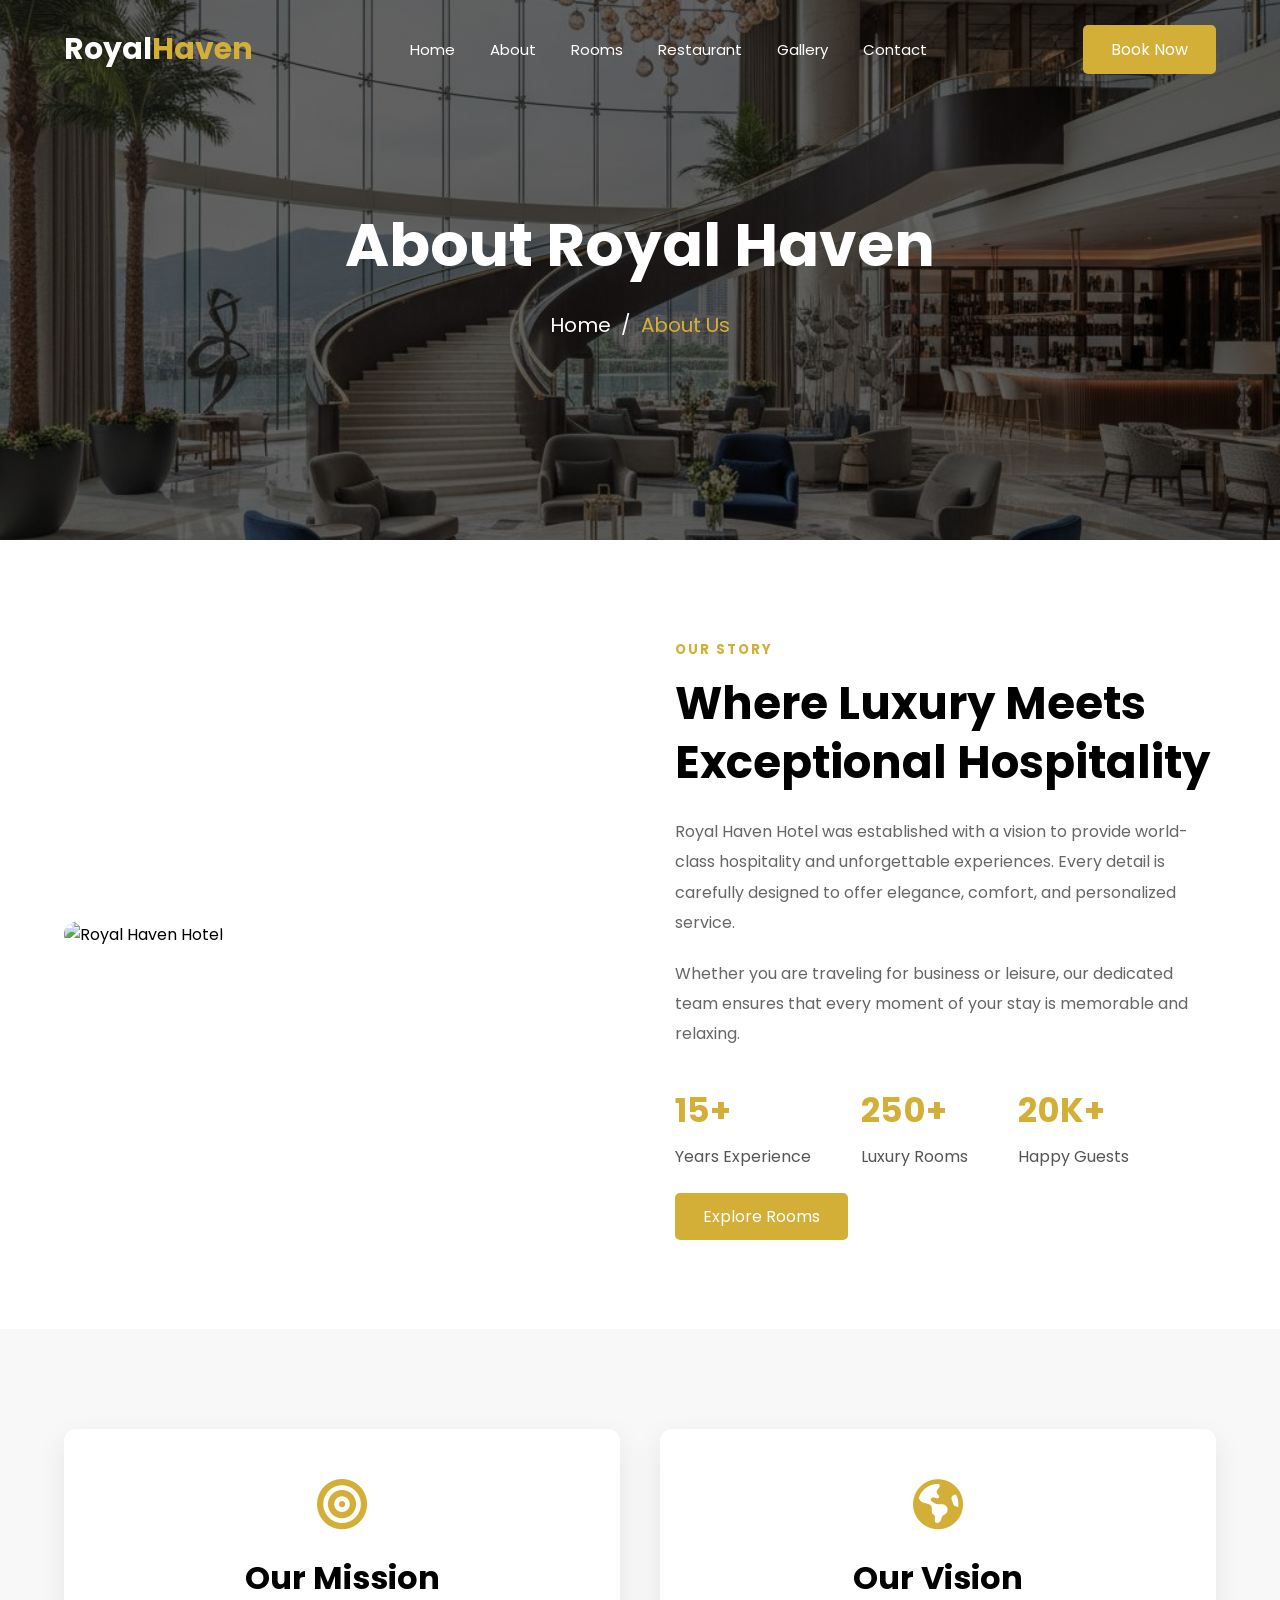
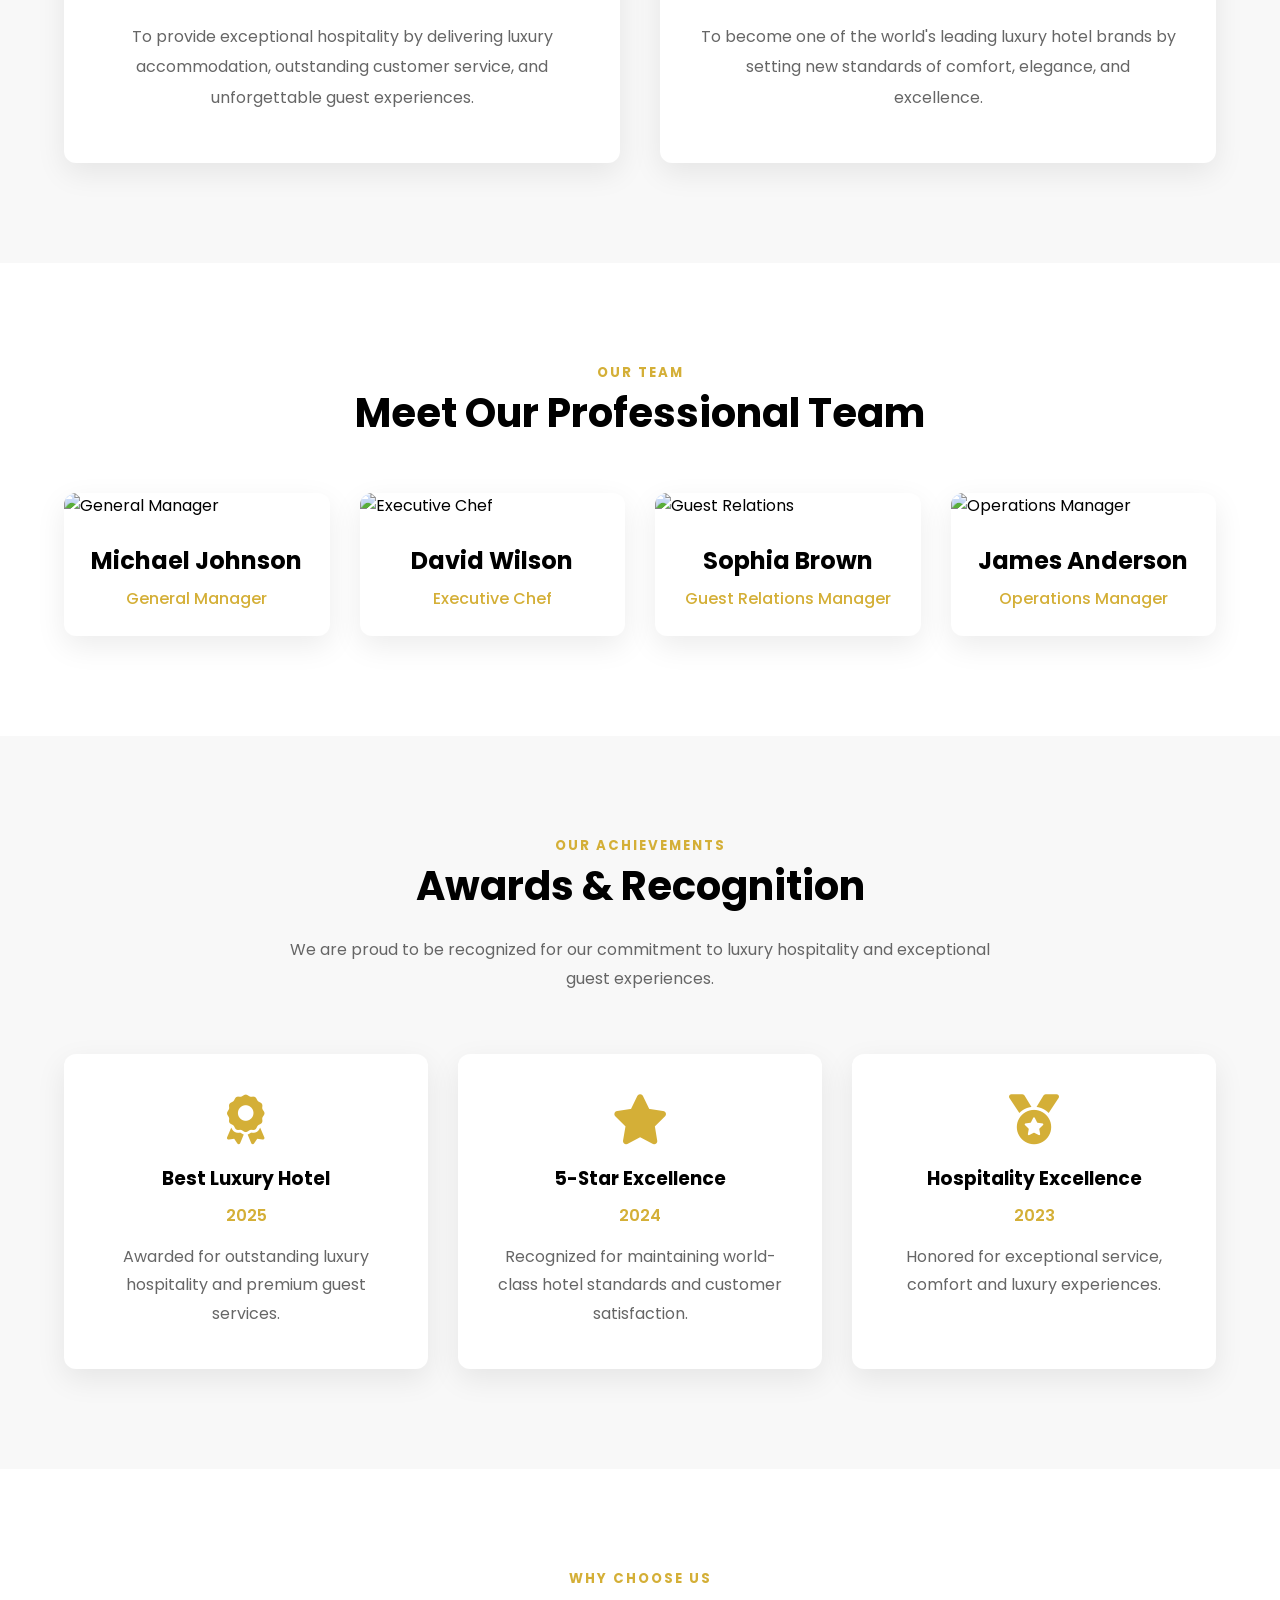
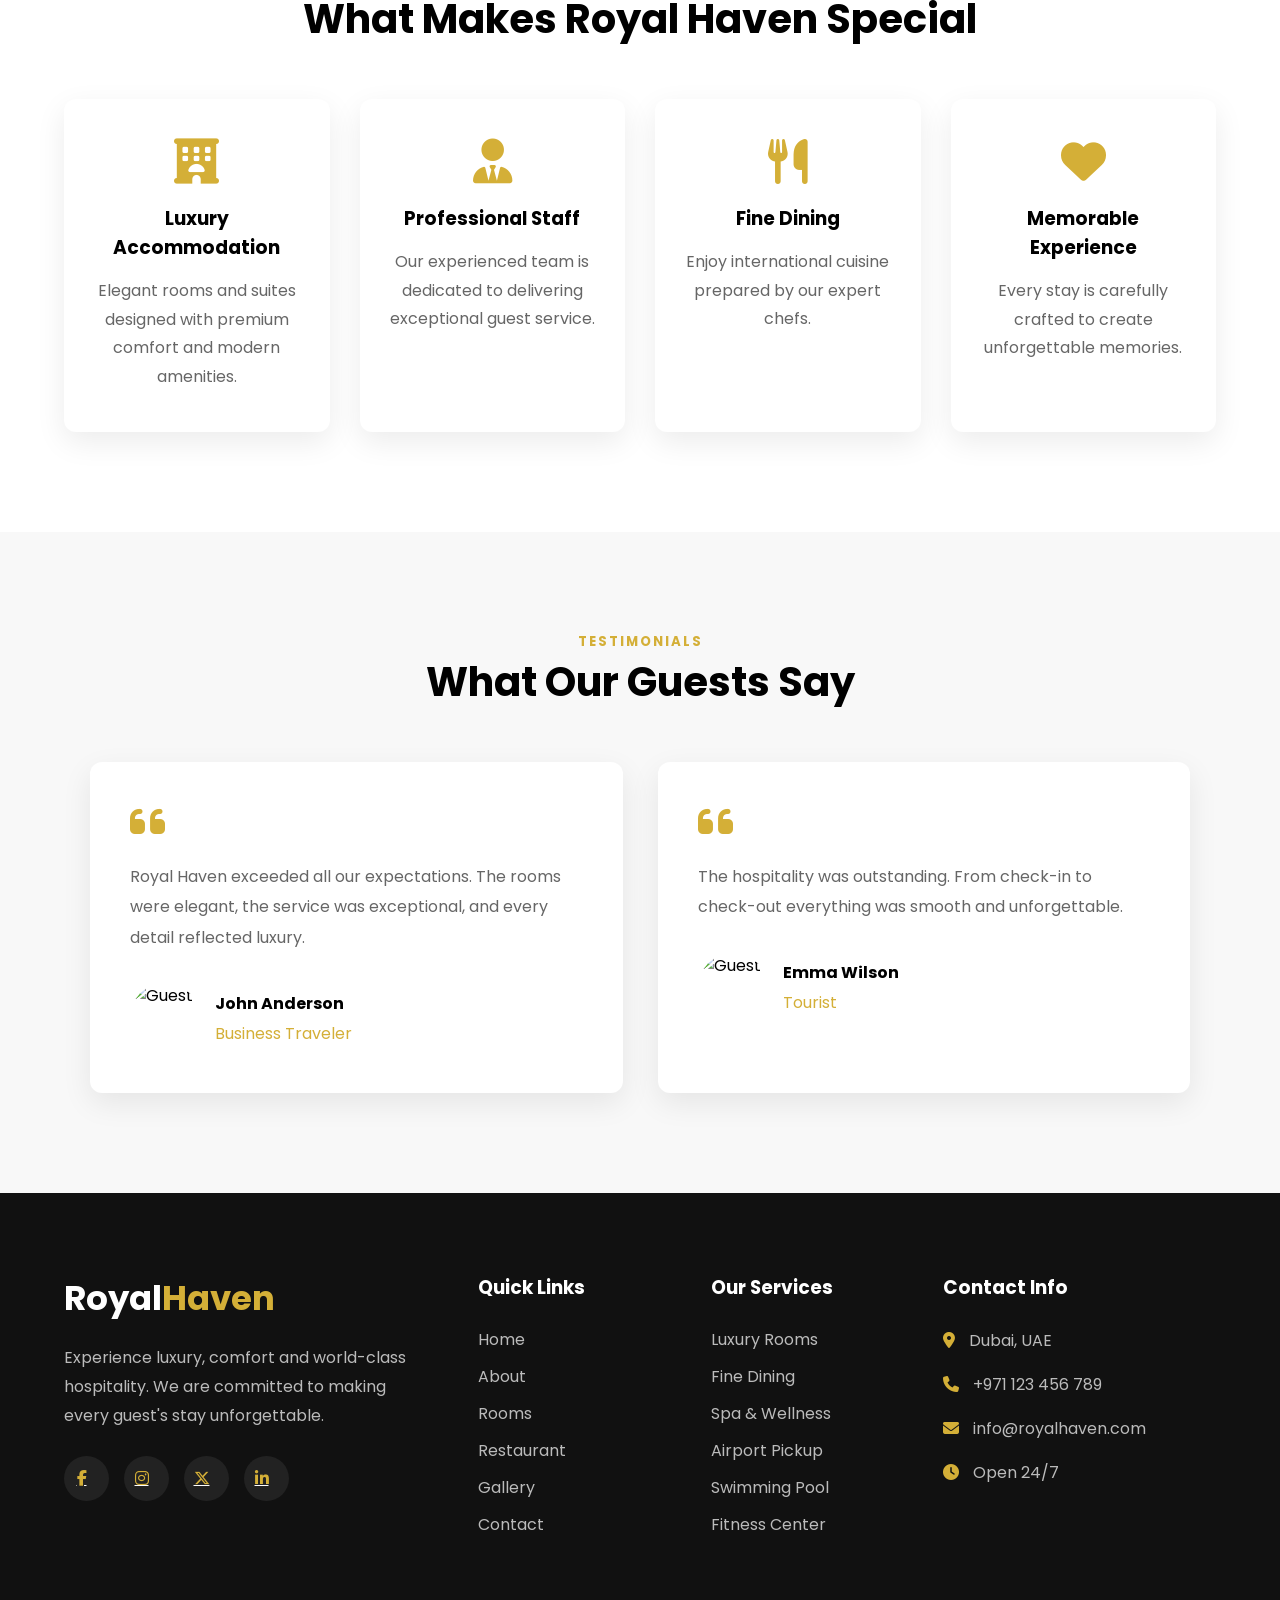
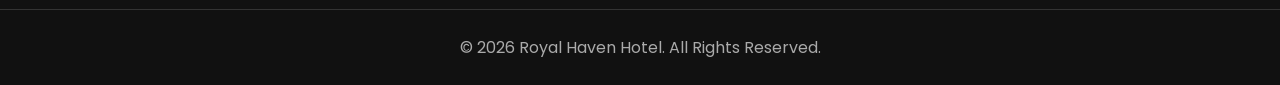
==== about.html @ 72471aa4 "files and images added" ====
<!DOCTYPE html>
<html lang="en">
<head>
    <meta charset="UTF-8">
    <meta name="viewport" content="width=device-width, initial-scale=1.0">

    <title>Royal Haven | Luxury Hotel</title>

    <!-- Google Font -->
    <link href="https://fonts.googleapis.com/css2?family=Poppins:wght@300;400;500;600;700&display=swap" rel="stylesheet">

    <!-- Font Awesome -->
    <link rel="stylesheet" href="https://cdnjs.cloudflare.com/ajax/libs/font-awesome/6.5.0/css/all.min.css">
     
    <link rel="stylesheet" href="css/about.css">
    <link rel="stylesheet" href="css/style.css">
</head>

<body>

<header>
    <nav class="navbar">

        <div class="logo">
            Royal<span>Haven</span>
        </div>

        <ul class="nav-links">
            <li><a href="index.html">Home</a></li>
            <li><a href="about.html">About</a></li>
            <li><a href="rooms.html">Rooms</a></li>
            <li><a href="restaurent.html">Restaurant</a></li>
            <li><a href="gallery.html">Gallery</a></li>
            <li><a href="contact.html">Contact</a></li>
        </ul>

        <a href="#" class="btn">Book Now</a>

    </nav>
</header>

<section class="about-hero">

    <div class="about-hero-content">

        <h1>About Royal Haven</h1>

        <div class="breadcrumb">

            <a href="index.html">Home</a>

            <span>/</span>

            <span class="active">About Us</span>

        </div>

    </div>

</section>
<!-- Our Story -->

<section class="our-story">

    <div class="story-container">

        <div class="story-image">

            <img src="images/story.jpg" alt="Royal Haven Hotel">

        </div>

        <div class="story-content">

            <h5>OUR STORY</h5>

            <h2>
                Where Luxury Meets Exceptional Hospitality
            </h2>

            <p>
                Royal Haven Hotel was established with a vision
                to provide world-class hospitality and unforgettable
                experiences. Every detail is carefully designed to
                offer elegance, comfort, and personalized service.
            </p>

            <p>
                Whether you are traveling for business or leisure,
                our dedicated team ensures that every moment of your
                stay is memorable and relaxing.
            </p>

            <div class="story-features">

                <div>
                    <h3>15+</h3>
                    <span>Years Experience</span>
                </div>

                <div>
                    <h3>250+</h3>
                    <span>Luxury Rooms</span>
                </div>

                <div>
                    <h3>20K+</h3>
                    <span>Happy Guests</span>
                </div>

            </div>

            <a href="rooms.html" class="btn">
                Explore Rooms
            </a>

        </div>

    </div>

</section>
<!-- Mission & Vision -->

<section class="mission-vision">

    <div class="mv-container">

        <div class="mv-card">

            <i class="fa-solid fa-bullseye"></i>

            <h2>Our Mission</h2>

            <p>
                To provide exceptional hospitality by
                delivering luxury accommodation,
                outstanding customer service,
                and unforgettable guest experiences.
            </p>

        </div>

        <div class="mv-card">

            <i class="fa-solid fa-earth-americas"></i>

            <h2>Our Vision</h2>

            <p>
                To become one of the world's leading
                luxury hotel brands by setting new
                standards of comfort, elegance,
                and excellence.
            </p>

        </div>

    </div>

</section>
<!-- Meet Our Team -->

<section class="team">

    <div class="section-title">

        <h5>OUR TEAM</h5>

        <h2>Meet Our Professional Team</h2>

    </div>

    <div class="team-container">

        <div class="team-card">

            <img src="images/team1.jpg" alt="General Manager">

            <div class="team-content">

                <h3>Michael Johnson</h3>

                <span>General Manager</span>

            </div>

        </div>

        <div class="team-card">

            <img src="images/team2.jpg" alt="Executive Chef">

            <div class="team-content">

                <h3>David Wilson</h3>

                <span>Executive Chef</span>

            </div>

        </div>

        <div class="team-card">

            <img src="images/team3.jpg" alt="Guest Relations">

            <div class="team-content">

                <h3>Sophia Brown</h3>

                <span>Guest Relations Manager</span>

            </div>

        </div>

        <div class="team-card">

            <img src="images/team4.jpg" alt="Operations Manager">

            <div class="team-content">

                <h3>James Anderson</h3>

                <span>Operations Manager</span>

            </div>

        </div>

    </div>

</section>
<!-- Awards Section -->

<section class="awards">

    <div class="section-title">

        <h5>OUR ACHIEVEMENTS</h5>

        <h2>Awards & Recognition</h2>

        <p>
            We are proud to be recognized for our commitment
            to luxury hospitality and exceptional guest experiences.
        </p>

    </div>

    <div class="awards-container">

        <div class="award-card">

            <i class="fa-solid fa-award"></i>

            <h3>Best Luxury Hotel</h3>

            <span>2025</span>

            <p>
                Awarded for outstanding luxury hospitality
                and premium guest services.
            </p>

        </div>

        <div class="award-card">

            <i class="fa-solid fa-star"></i>

            <h3>5-Star Excellence</h3>

            <span>2024</span>

            <p>
                Recognized for maintaining world-class
                hotel standards and customer satisfaction.
            </p>

        </div>

        <div class="award-card">

            <i class="fa-solid fa-medal"></i>

            <h3>Hospitality Excellence</h3>

            <span>2023</span>

            <p>
                Honored for exceptional service,
                comfort and luxury experiences.
            </p>

        </div>

    </div>

</section>
<!-- Why Choose Royal Haven -->

<section class="why-about">

    <div class="section-title">

        <h5>WHY CHOOSE US</h5>

        <h2>What Makes Royal Haven Special</h2>

    </div>

    <div class="why-about-container">

        <div class="why-about-card">

            <i class="fa-solid fa-hotel"></i>

            <h3>Luxury Accommodation</h3>

            <p>
                Elegant rooms and suites designed with
                premium comfort and modern amenities.
            </p>

        </div>

        <div class="why-about-card">

            <i class="fa-solid fa-user-tie"></i>

            <h3>Professional Staff</h3>

            <p>
                Our experienced team is dedicated to
                delivering exceptional guest service.
            </p>

        </div>

        <div class="why-about-card">

            <i class="fa-solid fa-utensils"></i>

            <h3>Fine Dining</h3>

            <p>
                Enjoy international cuisine prepared
                by our expert chefs.
            </p>

        </div>

        <div class="why-about-card">

            <i class="fa-solid fa-heart"></i>

            <h3>Memorable Experience</h3>

            <p>
                Every stay is carefully crafted to
                create unforgettable memories.
            </p>

        </div>

    </div>

</section>
<!-- Guest Testimonials -->

<section class="about-testimonials">

    <div class="section-title">

        <h5>TESTIMONIALS</h5>

        <h2>What Our Guests Say</h2>

    </div>

    <div class="about-testimonial-container">

        <div class="about-testimonial-card">

            <i class="fa-solid fa-quote-left"></i>

            <p>
                Royal Haven exceeded all our expectations.
                The rooms were elegant, the service was
                exceptional, and every detail reflected luxury.
            </p>

            <div class="guest-info">

                <img src="images/guest1.jpg" alt="Guest">

                <div>

                    <h4>John Anderson</h4>

                    <span>Business Traveler</span>

                </div>

            </div>

        </div>

        <div class="about-testimonial-card">

            <i class="fa-solid fa-quote-left"></i>

            <p>
                The hospitality was outstanding.
                From check-in to check-out everything
                was smooth and unforgettable.
            </p>

            <div class="guest-info">

                <img src="images/guest2.jpg" alt="Guest">

                <div>

                    <h4>Emma Wilson</h4>

                    <span>Tourist</span>

                </div>

            </div>

        </div>

    </div>

</section>

<footer class="footer">

    <div class="footer-container">

        <!-- About -->

        <div class="footer-box">

            <h2 class="footer-logo">
                Royal<span>Haven</span>
            </h2>

            <p>
                Experience luxury, comfort and world-class
                hospitality. We are committed to making every
                guest's stay unforgettable.
            </p>

            <div class="social-icons">

                <a href="#"><i class="fab fa-facebook-f"></i></a>

                <a href="#"><i class="fab fa-instagram"></i></a>

                <a href="#"><i class="fab fa-x-twitter"></i></a>

                <a href="#"><i class="fab fa-linkedin-in"></i></a>

            </div>

        </div>


        <!-- Quick Links -->

        <div class="footer-box">

            <h3>Quick Links</h3>

            <ul>

                <li><a href="#">Home</a></li>

                <li><a href="#">About</a></li>

                <li><a href="#">Rooms</a></li>

                <li><a href="#">Restaurant</a></li>

                <li><a href="#">Gallery</a></li>

                <li><a href="#">Contact</a></li>

            </ul>

        </div>


        <!-- Services -->

        <div class="footer-box">

            <h3>Our Services</h3>

            <ul>

                <li>Luxury Rooms</li>

                <li>Fine Dining</li>

                <li>Spa & Wellness</li>

                <li>Airport Pickup</li>

                <li>Swimming Pool</li>

                <li>Fitness Center</li>

            </ul>

        </div>


        <!-- Contact -->

        <div class="footer-box">

            <h3>Contact Info</h3>

            <p><i class="fa-solid fa-location-dot"></i> Dubai, UAE</p>

            <p><i class="fa-solid fa-phone"></i> +971 123 456 789</p>

            <p><i class="fa-solid fa-envelope"></i> info@royalhaven.com</p>

            <p><i class="fa-solid fa-clock"></i> Open 24/7</p>

        </div>

    </div>


    <div class="footer-bottom">

        <p>
            © 2026 Royal Haven Hotel. All Rights Reserved.
        </p>

    </div>

</footer>
</body>
</html>
---- css/about.css ----
/* About Hero */

.about-hero{

    height:60vh;

    background:
    linear-gradient(rgba(0,0,0,.6),
    rgba(0,0,0,.6)),
    url("../images/about.jpg");

    background-size:cover;
    background-position:center;

    display:flex;
    justify-content:center;
    align-items:center;

    text-align:center;

}

.about-hero-content h1{

    color:#fff;
    font-size:60px;

    margin-bottom:20px;

}

.breadcrumb{

    display:flex;
    justify-content:center;
    align-items:center;
    gap:10px;

}

.breadcrumb a{

    color:#fff;
    text-decoration:none;
    font-size:20px;
    transition:.3s;

}

.breadcrumb a:hover{

    color:#d4af37;

}

.breadcrumb span{

    color:#fff;
    font-size:20px;

}

.breadcrumb .active{

    color:#d4af37;

}
/* Our Story */

.our-story{

    padding:100px 0;

}

.story-container{

    width:90%;
    max-width:1300px;

    margin:auto;

    display:grid;
    grid-template-columns:1fr 1fr;

    gap:70px;
    align-items:center;

}

.story-image img{

    width:100%;
    height:550px;

    object-fit:cover;
    border-radius:12px;

}

.story-content h5{

    color:#d4af37;
    letter-spacing:2px;
    margin-bottom:15px;

}

.story-content h2{

    font-size:45px;
    margin-bottom:25px;
    line-height:1.3;

}

.story-content p{

    color:#666;
    line-height:1.9;
    margin-bottom:20px;

}

.story-features{

    display:flex;
    gap:50px;

    margin:35px 0;

}

.story-features h3{

    color:#d4af37;
    font-size:34px;
    margin-bottom:8px;

}

.story-features span{

    color:#555;

}
/* Mission & Vision */

.mission-vision{

    padding:100px 0;
    background:#f8f8f8;

}

.mv-container{

    width:90%;
    max-width:1200px;

    margin:auto;

    display:grid;
    grid-template-columns:repeat(2,1fr);

    gap:40px;

}

.mv-card{

    background:#fff;

    padding:50px 40px;

    border-radius:12px;

    text-align:center;

    box-shadow:0 10px 30px rgba(0,0,0,.08);

    transition:.3s;

}

.mv-card:hover{

    transform:translateY(-10px);

}

.mv-card i{

    font-size:50px;

    color:#d4af37;

    margin-bottom:25px;

}

.mv-card h2{

    margin-bottom:20px;

    font-size:32px;

}

.mv-card p{

    color:#666;

    line-height:1.9;

}
/* Team Section */

.team{

    padding:100px 0;

}

.team-container{

    width:90%;
    max-width:1300px;

    margin:auto;

    display:grid;
    grid-template-columns:repeat(4,1fr);

    gap:30px;

}

.team-card{

    background:#fff;

    border-radius:12px;

    overflow:hidden;

    box-shadow:0 10px 30px rgba(0,0,0,.08);

    transition:.3s;

}

.team-card:hover{

    transform:translateY(-10px);

}

.team-card img{

    width:100%;
    height:350px;

    object-fit:cover;

}

.team-content{

    padding:25px;
    text-align:center;

}

.team-content h3{

    margin-bottom:8px;
    font-size:24px;

}

.team-content span{

    color:#d4af37;
    font-weight:500;

}
/* Awards Section */

.awards{

    padding:100px 0;
    background:#f8f8f8;

}

.awards .section-title{

    width:90%;
    max-width:700px;
    margin:auto;
    text-align:center;
    margin-bottom:60px;

}

.awards .section-title p{

    margin-top:20px;
    color:#666;
    line-height:1.8;

}

.awards-container{

    width:90%;
    max-width:1200px;
    margin:auto;

    display:grid;
    grid-template-columns:repeat(3,1fr);

    gap:30px;

}

.award-card{

    background:#fff;
    padding:40px 30px;
    text-align:center;

    border-radius:12px;

    box-shadow:0 10px 30px rgba(0,0,0,.08);

    transition:.3s;

}

.award-card:hover{

    transform:translateY(-10px);

}

.award-card i{

    font-size:50px;
    color:#d4af37;
    margin-bottom:20px;

}

.award-card h3{

    margin-bottom:10px;

}

.award-card span{

    color:#d4af37;
    font-weight:600;

}

.award-card p{

    margin-top:15px;
    color:#666;
    line-height:1.8;

}
/* Why About */

.why-about{

    padding:100px 0;

}

.why-about-container{

    width:90%;
    max-width:1200px;

    margin:auto;

    display:grid;
    grid-template-columns:repeat(4,1fr);

    gap:30px;

}

.why-about-card{

    background:#fff;

    padding:40px 30px;

    text-align:center;

    border-radius:12px;

    box-shadow:0 10px 30px rgba(0,0,0,.08);

    transition:.3s;

}

.why-about-card:hover{

    transform:translateY(-10px);

}

.why-about-card i{

    font-size:45px;

    color:#d4af37;

    margin-bottom:20px;

}

.why-about-card h3{

    margin-bottom:15px;

}

.why-about-card p{

    color:#666;

    line-height:1.8;

}
/* About Testimonials */

.about-testimonials{

    padding:100px 0;

    background:#f8f8f8;

}

.about-testimonial-container{

    width:90%;
    max-width:1100px;

    margin:auto;

    display:grid;
    grid-template-columns:repeat(2,1fr);

    gap:35px;

}

.about-testimonial-card{

    background:#fff;

    padding:40px;

    border-radius:12px;

    box-shadow:0 10px 30px rgba(0,0,0,.08);

}

.about-testimonial-card i{

    font-size:40px;

    color:#d4af37;

    margin-bottom:20px;

}

.about-testimonial-card p{

    color:#666;

    line-height:1.9;

    margin-bottom:30px;

}

.guest-info{

    display:flex;

    align-items:center;

    gap:15px;

}

.guest-info img{

    width:70px;

    height:70px;

    border-radius:50%;

    object-fit:cover;

}

.guest-info h4{

    margin-bottom:5px;

}

.guest-info span{

    color:#d4af37;

}
---- css/style.css ----
*{
    margin:0;
    padding:0;
    box-sizing:border-box;
    font-family:'Poppins',sans-serif;
}


body{
    background:#fff;
}


header{
    position:absolute;
    width:100%;
    top:0;
    left:0;
    z-index:10;
}


.navbar{
    width:90%;
    margin:auto;
    padding:25px 0;

    display:flex;
    justify-content:space-between;
    align-items:center;
}


.logo{
    font-size:30px;
    font-weight:700;
    color:white;
}


.logo span{
    color:#d4af37;
}


.nav-links{
    display:flex;
    gap:35px;
    list-style:none;
}


.nav-links a{
    text-decoration:none;
    color:white;
    font-size:15px;
}


.btn{
    background:#d4af37;
    color:white;
    padding:12px 28px;
    border-radius:5px;
    text-decoration:none;
}


.hero{

    height:100vh;

    background:
    linear-gradient(
    rgba(0,0,0,.55),
    rgba(0,0,0,.55)
    ),
    url("../images/real state.jpg");

    background-size:cover;
    background-position:center;

    display:flex;
    align-items:center;
}


.hero-content{

    width:90%;
    margin:auto;
    color:white;

}


.hero-content h1{

    font-size:60px;
    line-height:1.2;

}


.hero-content p{

    margin:20px 0;
    font-size:18px;
    max-width:600px;

}


.hero-buttons{
    display:flex;
    gap:20px;
}


.outline-btn{

    border:1px solid white;
    color:white;
    padding:12px 28px;
    text-decoration:none;
    border-radius:5px;

}
/* About Section */

.about{

    padding:100px 0;

}


.about-container{

    width:90%;
    margin:auto;

    display:grid;
    grid-template-columns:1fr 1fr;
    gap:60px;

    align-items:center;

}


.about-image img{

    width:100%;
    height:500px;
    object-fit:cover;
    border-radius:10px;

}


.about-content h5{

    color:#d4af37;
    letter-spacing:2px;
    margin-bottom:15px;

}


.about-content h2{

    font-size:42px;
    line-height:1.3;
    margin-bottom:20px;

}


.about-content p{

    color:#666;
    line-height:1.8;
    margin-bottom:30px;

}


.features{

    display:flex;
    gap:25px;
    margin-bottom:35px;

}


.features div{

    text-align:center;

}


.features i{

    font-size:30px;
    color:#d4af37;
    margin-bottom:10px;

}


.features h4{

    font-size:15px;

}
/* Rooms Section */

.rooms{

    padding:100px 0;
    background:#f8f8f8;

}


.section-title{

    text-align:center;
    margin-bottom:50px;

}


.section-title h5{

    color:#d4af37;
    letter-spacing:2px;

}


.section-title h2{

    font-size:40px;

}



.rooms-container{

    width:90%;
    margin:auto;

    display:grid;
    grid-template-columns:repeat(3,1fr);
    gap:30px;

}


.room-card{

    background:white;
    border-radius:10px;
    overflow:hidden;
    box-shadow:0 10px 30px rgba(0,0,0,.1);

}


.room-card img{

    width:100%;
    height:260px;
    object-fit:cover;

}


.room-info{

    padding:25px;

}


.room-info h3{

    font-size:25px;
    margin-bottom:10px;

}


.room-info p{

    color:#666;
    margin-bottom:15px;

}


.room-info h4{

    color:#d4af37;
    margin-bottom:20px;

}
/* Restaurant Section */

.restaurant{

    padding:100px 0;

}


.restaurant-container{

    width:90%;
    margin:auto;

    display:grid;
    grid-template-columns:1fr 1fr;
    gap:60px;

    align-items:center;

}


.restaurant-image img{

    width:100%;
    height:500px;
    object-fit:cover;
    border-radius:10px;

}


.restaurant-content h5{

    color:#d4af37;
    letter-spacing:2px;
    margin-bottom:15px;

}


.restaurant-content h2{

    font-size:42px;
    line-height:1.3;
    margin-bottom:20px;

}


.restaurant-content p{

    color:#666;
    line-height:1.8;
    margin-bottom:30px;

}


.restaurant-items{

    display:flex;
    gap:30px;
    margin-bottom:35px;

}


.restaurant-items div{

    text-align:center;

}


.restaurant-items i{

    font-size:30px;
    color:#d4af37;
    margin-bottom:10px;

}


.restaurant-items h4{

    font-size:15px;

}
/* Gallery Section */

.gallery{

    padding:100px 0;
    background:#f8f8f8;

}


.gallery-container{

    width:90%;
    margin:auto;

    display:grid;
    grid-template-columns:repeat(3,1fr);
    gap:20px;

}


.gallery-item{

    overflow:hidden;
    border-radius:10px;

}


.gallery-item img{

    width:100%;
    height:300px;
    object-fit:cover;

    transition:.4s;

}


.gallery-item img:hover{

    transform:scale(1.1);

}
/* Booking Section */

.booking{

    padding:100px 0;
    background:#111;
    color:#fff;

}

.booking-container{

    width:90%;
    max-width:1200px;
    margin:auto;

    display:grid;
    grid-template-columns:1fr 1fr;
    gap:60px;
    align-items:center;

}

.booking-content h5{

    color:#d4af37;
    letter-spacing:2px;
    margin-bottom:15px;

}

.booking-content h2{

    font-size:45px;
    margin-bottom:20px;

}

.booking-content p{

    color:#ddd;
    line-height:1.8;

}

.booking-form{

    display:grid;
    gap:20px;

}

.booking-form input,
.booking-form select{

    padding:15px;
    border:none;
    outline:none;
    border-radius:6px;
    font-size:16px;

}

.booking-form button{

    padding:16px;
    border:none;
    background:#d4af37;
    color:#fff;
    font-size:18px;
    cursor:pointer;
    border-radius:6px;
    transition:.3s;

}

.booking-form button:hover{

    background:#b8941f;

}
/* Testimonials */

.testimonials{

    padding:100px 0;
    background:#f8f8f8;

}

.testimonial-container{

    width:90%;
    margin:auto;

    display:grid;
    grid-template-columns:repeat(3,1fr);
    gap:30px;

}

.testimonial-card{

    background:#fff;
    padding:35px;
    border-radius:10px;
    box-shadow:0 10px 25px rgba(0,0,0,.08);

}

.stars{

    color:#d4af37;
    font-size:22px;
    margin-bottom:20px;

}

.testimonial-card p{

    color:#666;
    line-height:1.8;
    margin-bottom:25px;

}

.guest{

    display:flex;
    align-items:center;
    gap:15px;

}

.guest img{

    width:65px;
    height:65px;
    border-radius:50%;
    object-fit:cover;

}

.guest h4{

    margin-bottom:5px;

}

.guest span{

    color:#888;
    font-size:14px;

}
/* Facilities Section */

.facilities{

    padding:100px 0;
    background:#fff;

}

.facilities .section-title{

    width:90%;
    margin:auto;
    text-align:center;
    margin-bottom:60px;

}

.facilities .section-title p{

    max-width:650px;
    margin:20px auto 0;
    color:#666;
    line-height:1.8;

}

.facilities-container{

    width:90%;
    max-width:1300px;
    margin:auto;

    display:grid;
    grid-template-columns:repeat(3,1fr);
    gap:30px;

}

.facility-card{

    background:#fff;
    padding:40px 30px;
    text-align:center;

    border-radius:12px;

    box-shadow:0 10px 30px rgba(0,0,0,.08);

    transition:.4s;

}

.facility-card:hover{

    transform:translateY(-10px);

}

.facility-card i{

    font-size:45px;
    color:#d4af37;

    margin-bottom:25px;

}

.facility-card h3{

    margin-bottom:15px;
    font-size:24px;

}

.facility-card p{

    color:#666;
    line-height:1.8;

}
/* Statistics Section */

.stats{

    padding:90px 0;

    background:
    linear-gradient(rgba(0,0,0,.75),rgba(0,0,0,.75)),
    url("../images/stats-bg.jpg");

    background-size:cover;
    background-position:center;
    background-attachment:fixed;

}

.stats-container{

    width:90%;
    max-width:1200px;
    margin:auto;

    display:grid;
    grid-template-columns:repeat(4,1fr);
    gap:30px;

}

.stat-box{

    text-align:center;
    color:#fff;

}

.stat-box i{

    font-size:45px;
    color:#d4af37;
    margin-bottom:20px;

}

.stat-box h2{

    font-size:50px;
    margin-bottom:10px;

}

.stat-box p{

    font-size:18px;
    color:#ddd;

} 
/* Why Choose Us */

.why-choose{

    padding:100px 0;
    background:#f9f9f9;

}

.why-container{

    width:90%;
    max-width:1200px;
    margin:auto;

    display:grid;
    grid-template-columns:repeat(4,1fr);
    gap:30px;

}

.why-card{

    background:#fff;
    padding:40px 25px;
    text-align:center;

    border-radius:10px;

    box-shadow:0 10px 30px rgba(0,0,0,.08);

    transition:.3s;

}

.why-card:hover{

    transform:translateY(-10px);

}

.why-card i{

    font-size:45px;
    color:#d4af37;
    margin-bottom:20px;

}

.why-card h3{

    margin-bottom:15px;
    font-size:22px;

}

.why-card p{

    color:#666;
    line-height:1.8;

}
/* Newsletter */

.newsletter{

    padding:100px 0;

    background:
    linear-gradient(rgba(0,0,0,.75),rgba(0,0,0,.75)),
    url("../images/newsletter-bg.jpg");

    background-size:cover;
    background-position:center;
    background-attachment:fixed;

}

.newsletter-container{

    width:90%;
    max-width:900px;

    margin:auto;
    text-align:center;

}

.newsletter-content h5{

    color:#d4af37;
    letter-spacing:2px;
    margin-bottom:15px;

}

.newsletter-content h2{

    color:#fff;
    font-size:42px;
    margin-bottom:20px;

}

.newsletter-content p{

    color:#ddd;
    line-height:1.8;
    margin-bottom:40px;

}

.newsletter-form{

    display:flex;
    justify-content:center;
    gap:15px;

}

.newsletter-form input{

    flex:1;

    max-width:500px;

    padding:18px;

    border:none;
    outline:none;

    border-radius:6px;

    font-size:16px;

}

.newsletter-form button{

    padding:18px 35px;

    background:#d4af37;
    color:#fff;

    border:none;
    border-radius:6px;

    cursor:pointer;

    font-size:16px;

    transition:.3s;

}

.newsletter-form button:hover{

    background:#b89125;

}
/* Footer */

.footer{

    background:#111;
    color:#fff;

    padding:80px 0 0;

}

.footer-container{

    width:90%;
    max-width:1300px;

    margin:auto;

    display:grid;
    grid-template-columns:2fr 1fr 1fr 1.5fr;

    gap:50px;

}

.footer-logo{

    font-size:34px;
    margin-bottom:20px;

}

.footer-logo span{

    color:#d4af37;

}

.footer-box p{

    color:#bbb;
    line-height:1.8;
    margin-bottom:15px;

}

.footer-box h3{

    margin-bottom:25px;

}

.footer-box ul{

    list-style:none;

}

.footer-box ul li{

    margin-bottom:12px;

    color:#bbb;

}

.footer-box ul li a{

    color:#bbb;
    text-decoration:none;

    transition:.3s;

}

.footer-box ul li a:hover{

    color:#d4af37;

}

.footer-box i{

    color:#d4af37;
    margin-right:10px;

}

.social-icons{

    display:flex;
    gap:15px;
    margin-top:25px;

}

.social-icons a{

    width:45px;
    height:45px;

    display:flex;
    justify-content:center;
    align-items:center;

    border-radius:50%;

    background:#222;

    color:#fff;

    transition:.3s;

}

.social-icons a:hover{

    background:#d4af37;

}

.footer-bottom{

    margin-top:60px;

    border-top:1px solid #333;

    text-align:center;

    padding:25px 0;

}

.footer-bottom p{

    color:#aaa;

}
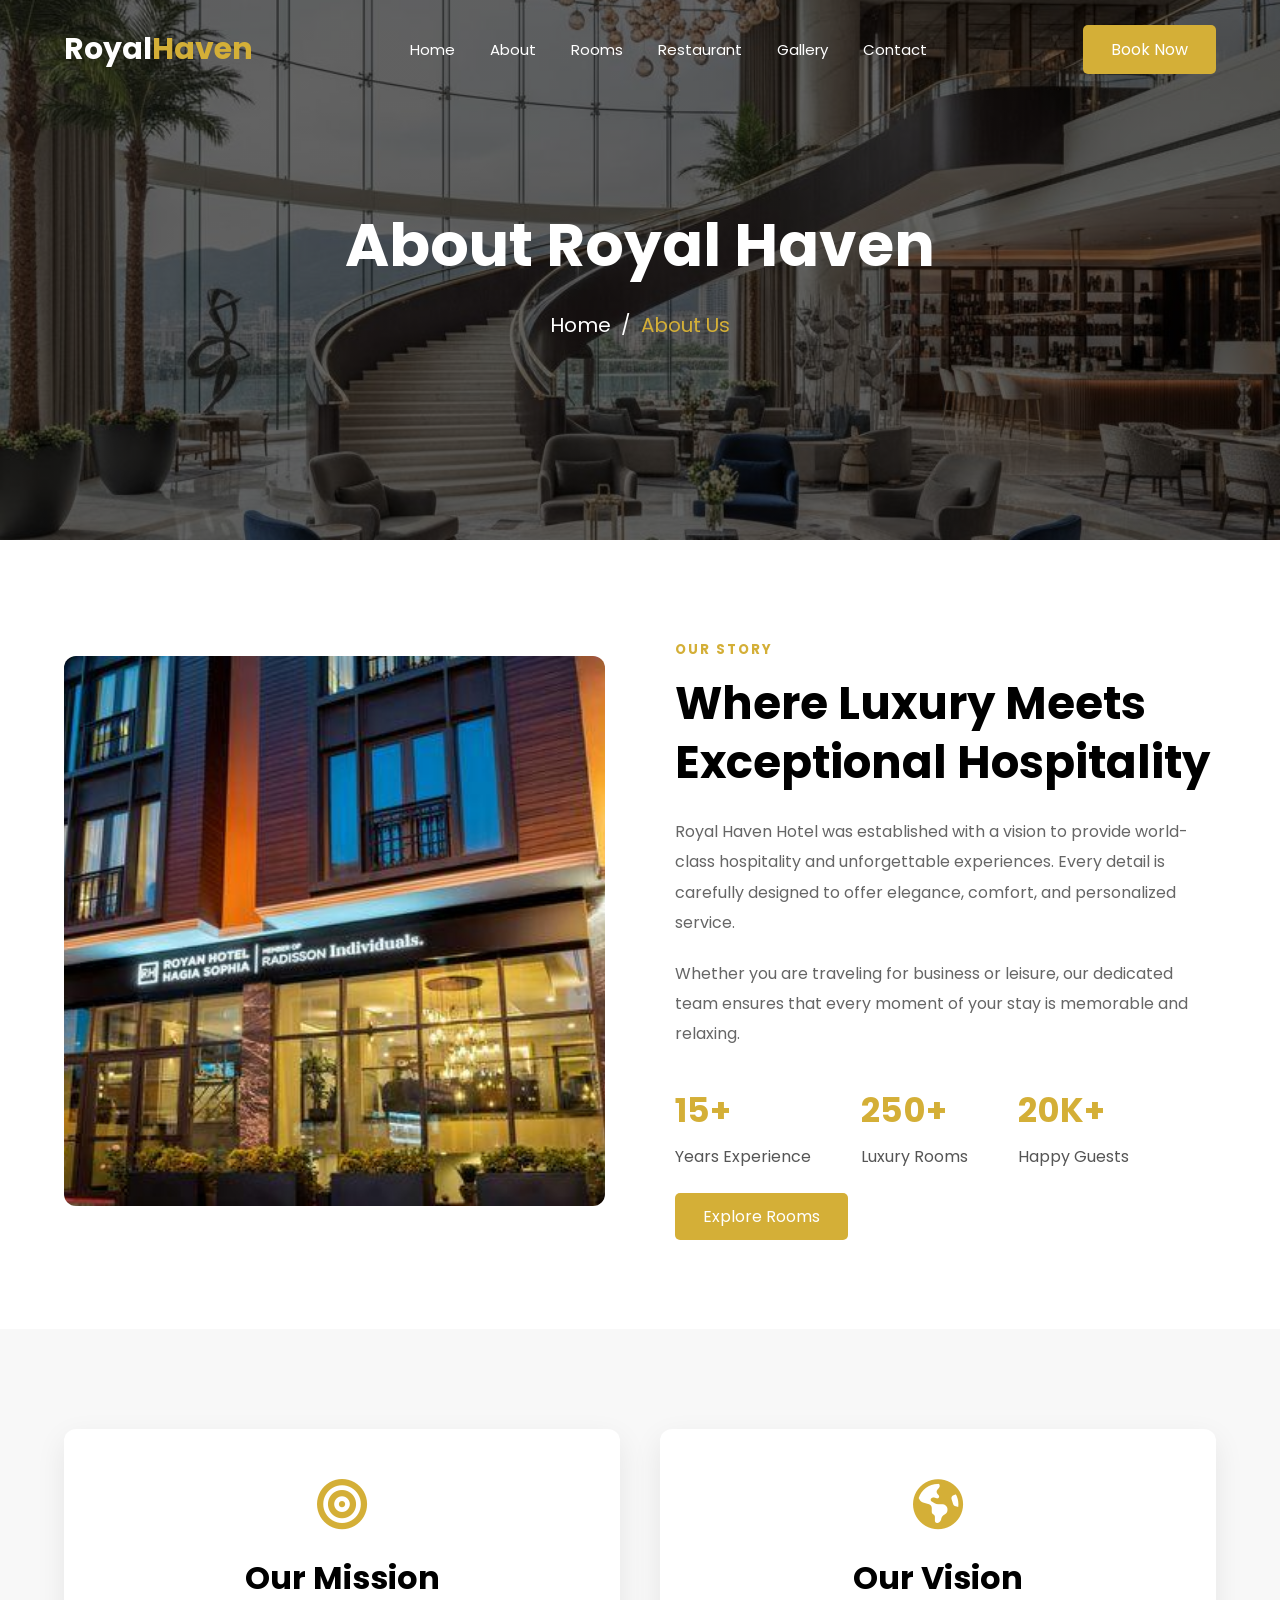
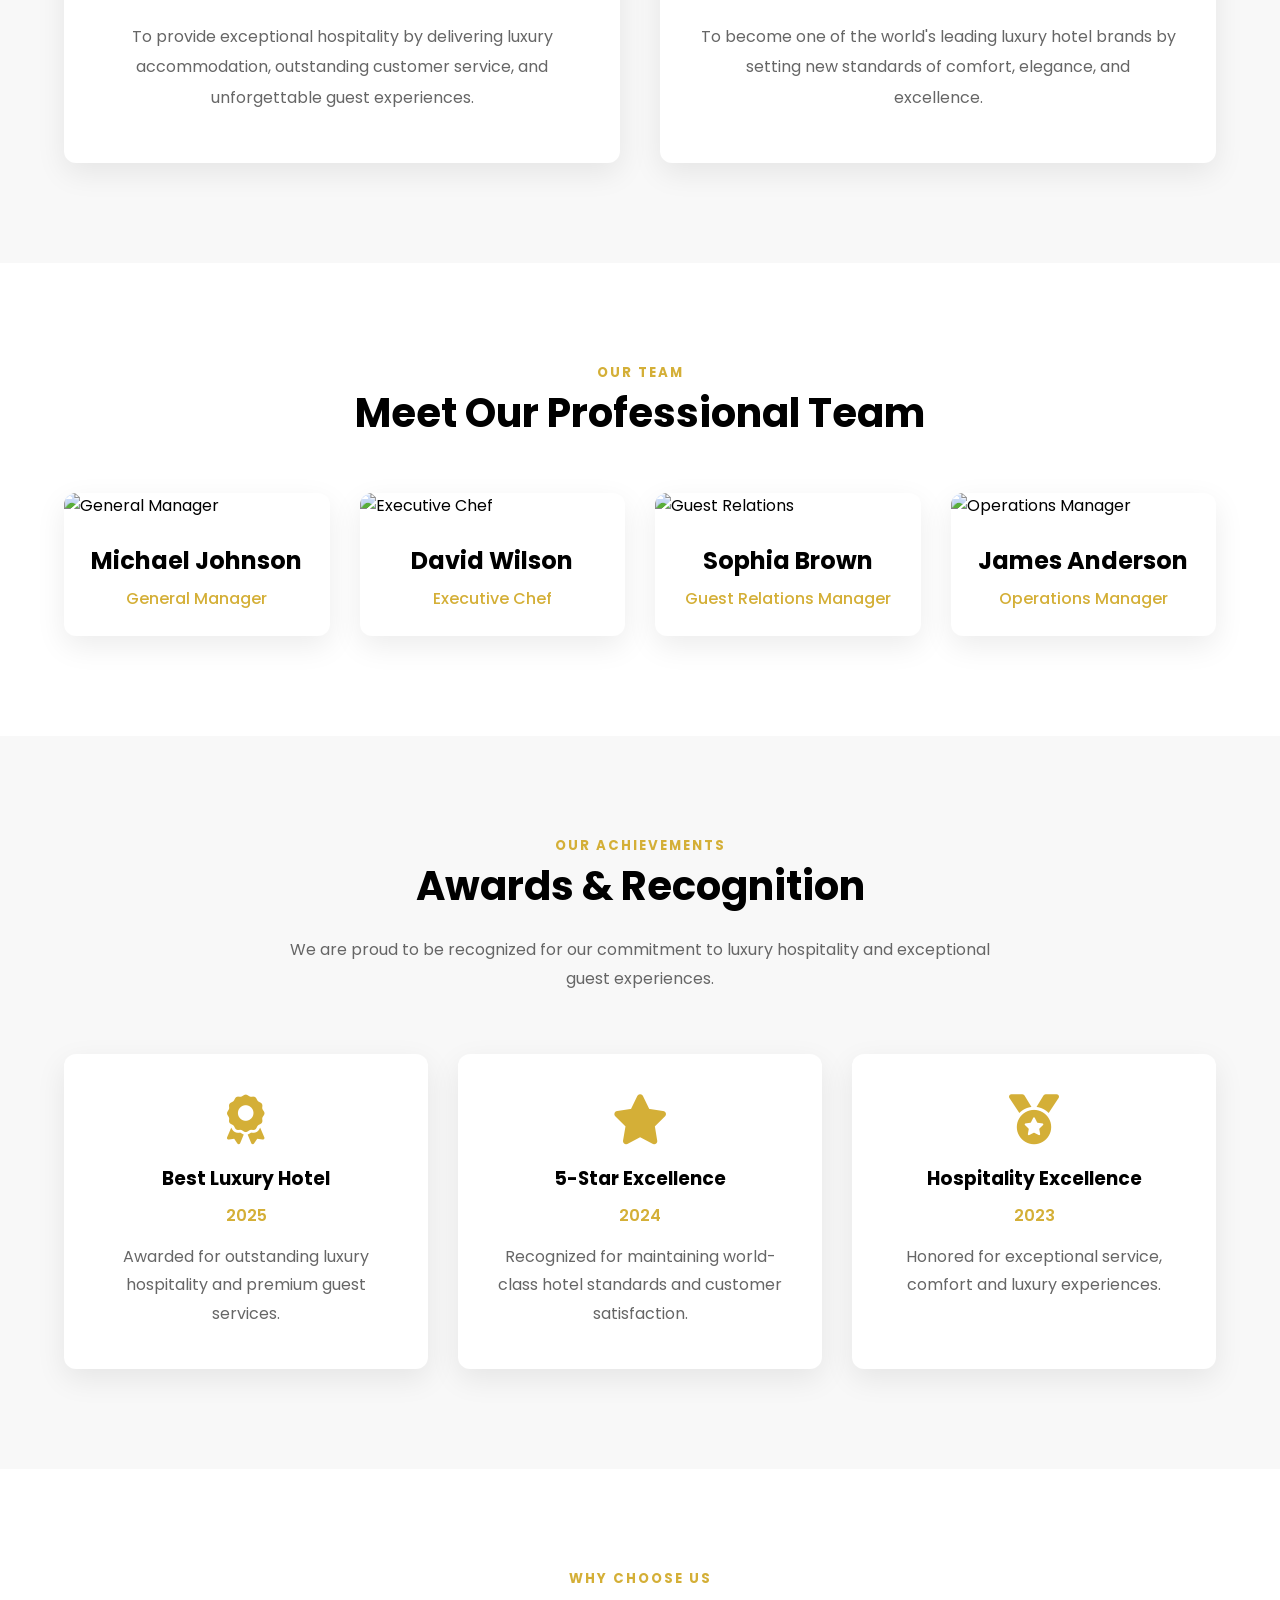
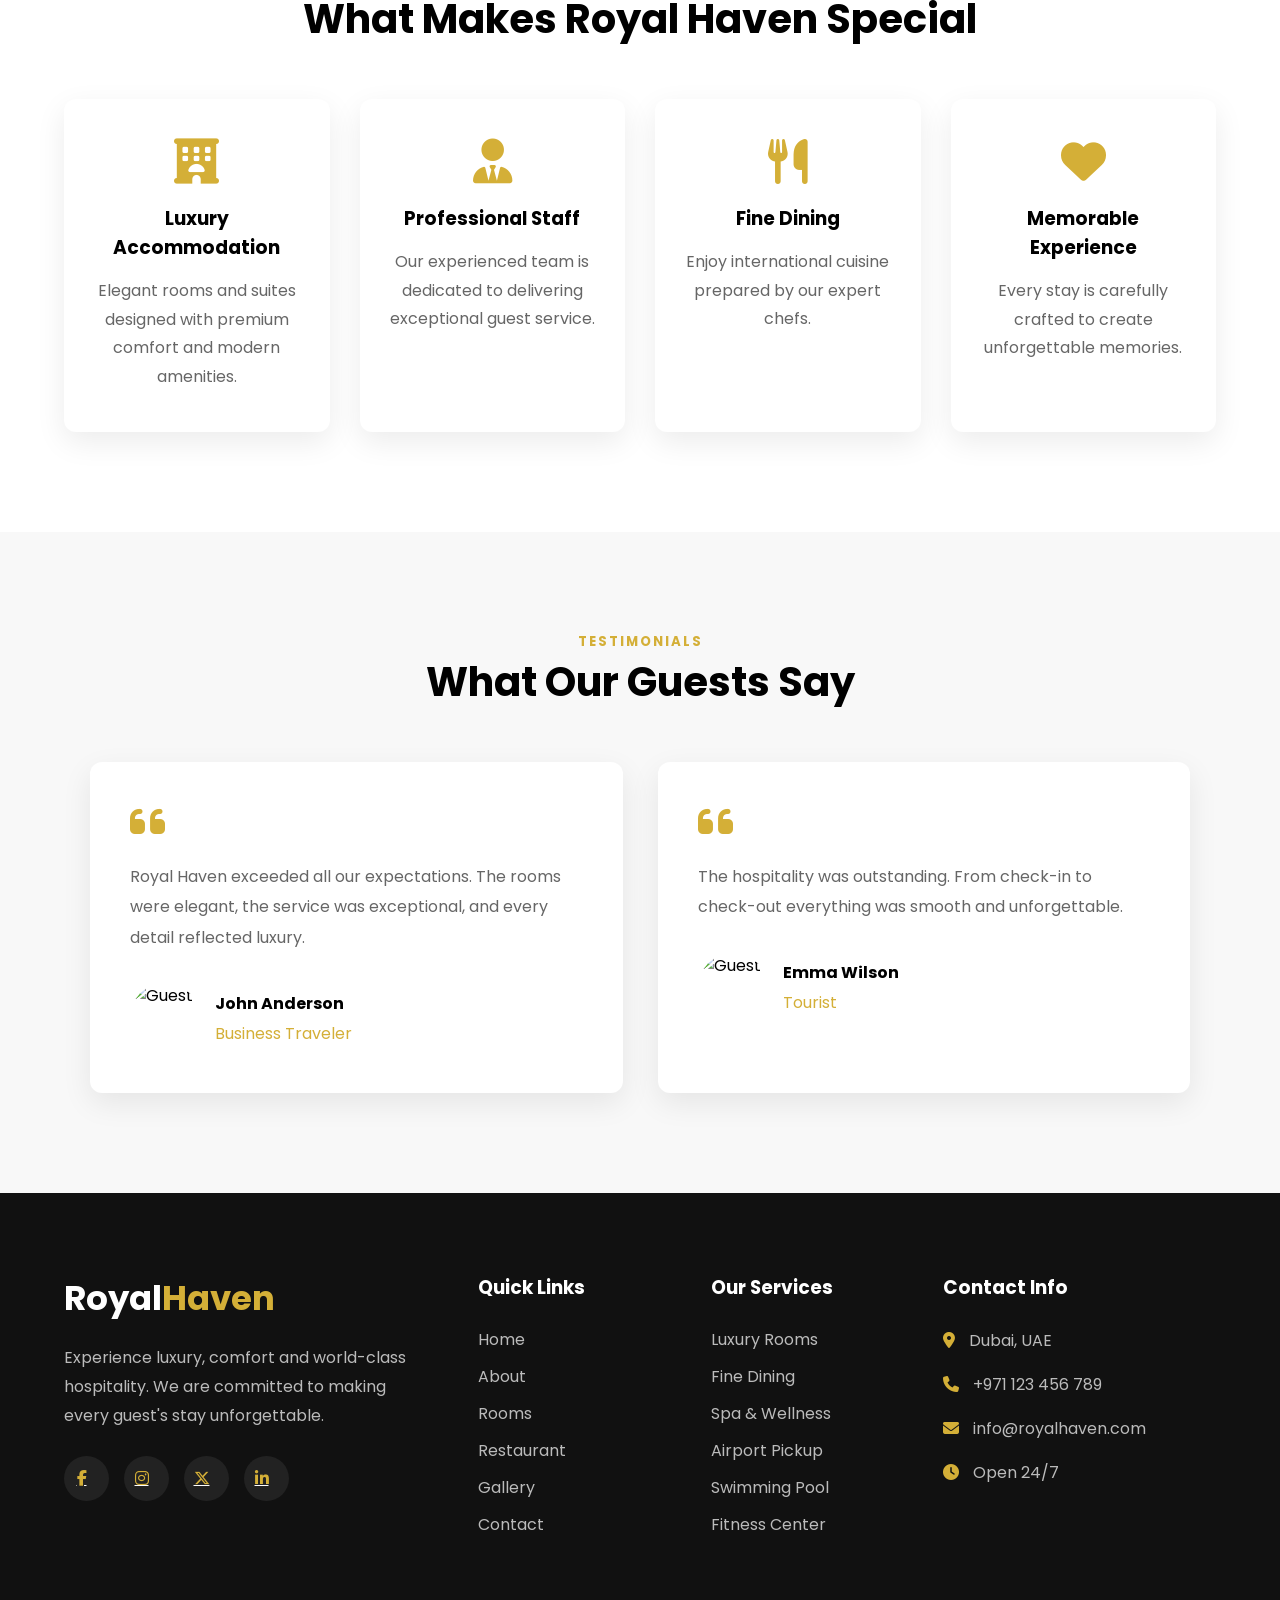
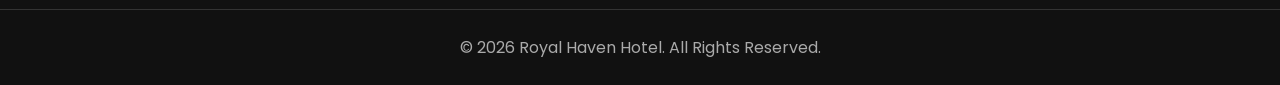
==== commit bc3afa4f: "Added hotel images and updated HTML files" ====
--- a/about.html
+++ b/about.html
@@ -66,7 +66,7 @@
 
         <div class="story-image">
 
-            <img src="images/story.jpg" alt="Royal Haven Hotel">
+            <img src="images/royan haven.jpg" alt="Royal Haven Hotel">
 
         </div>
 
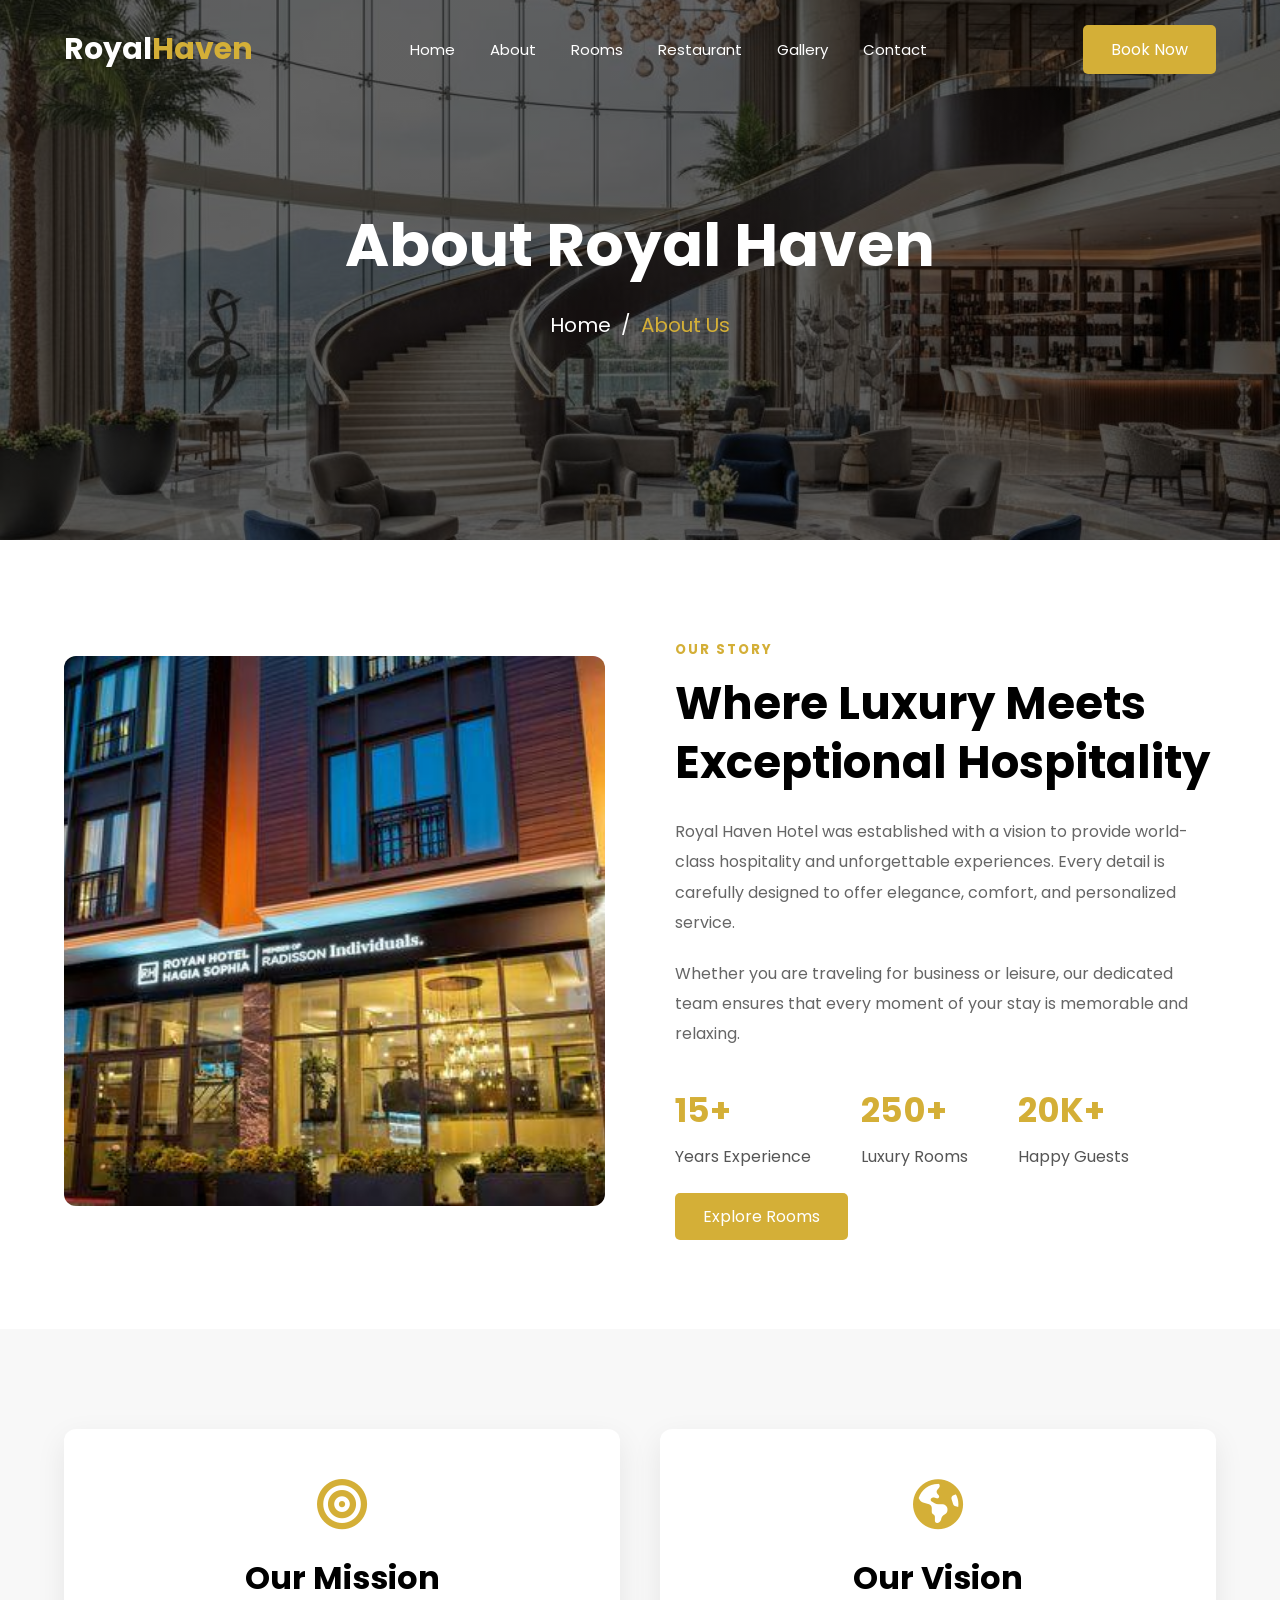
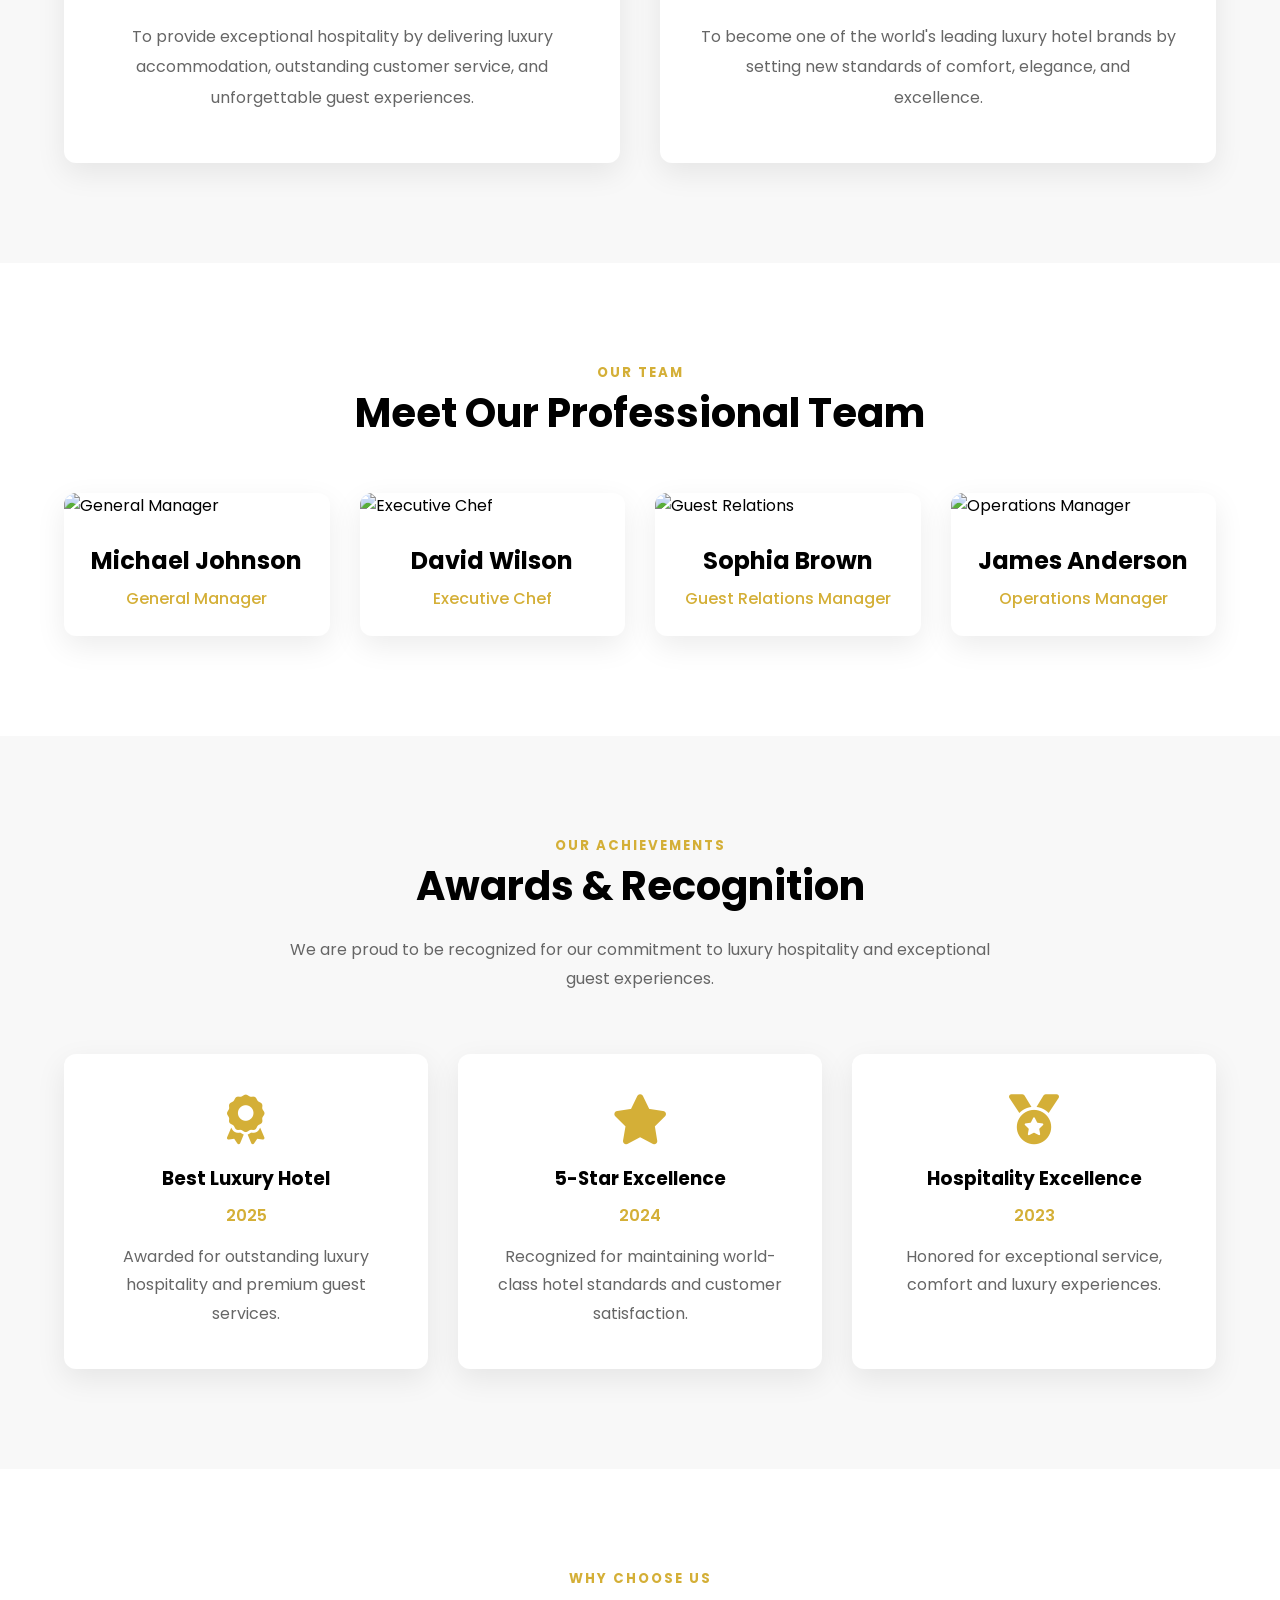
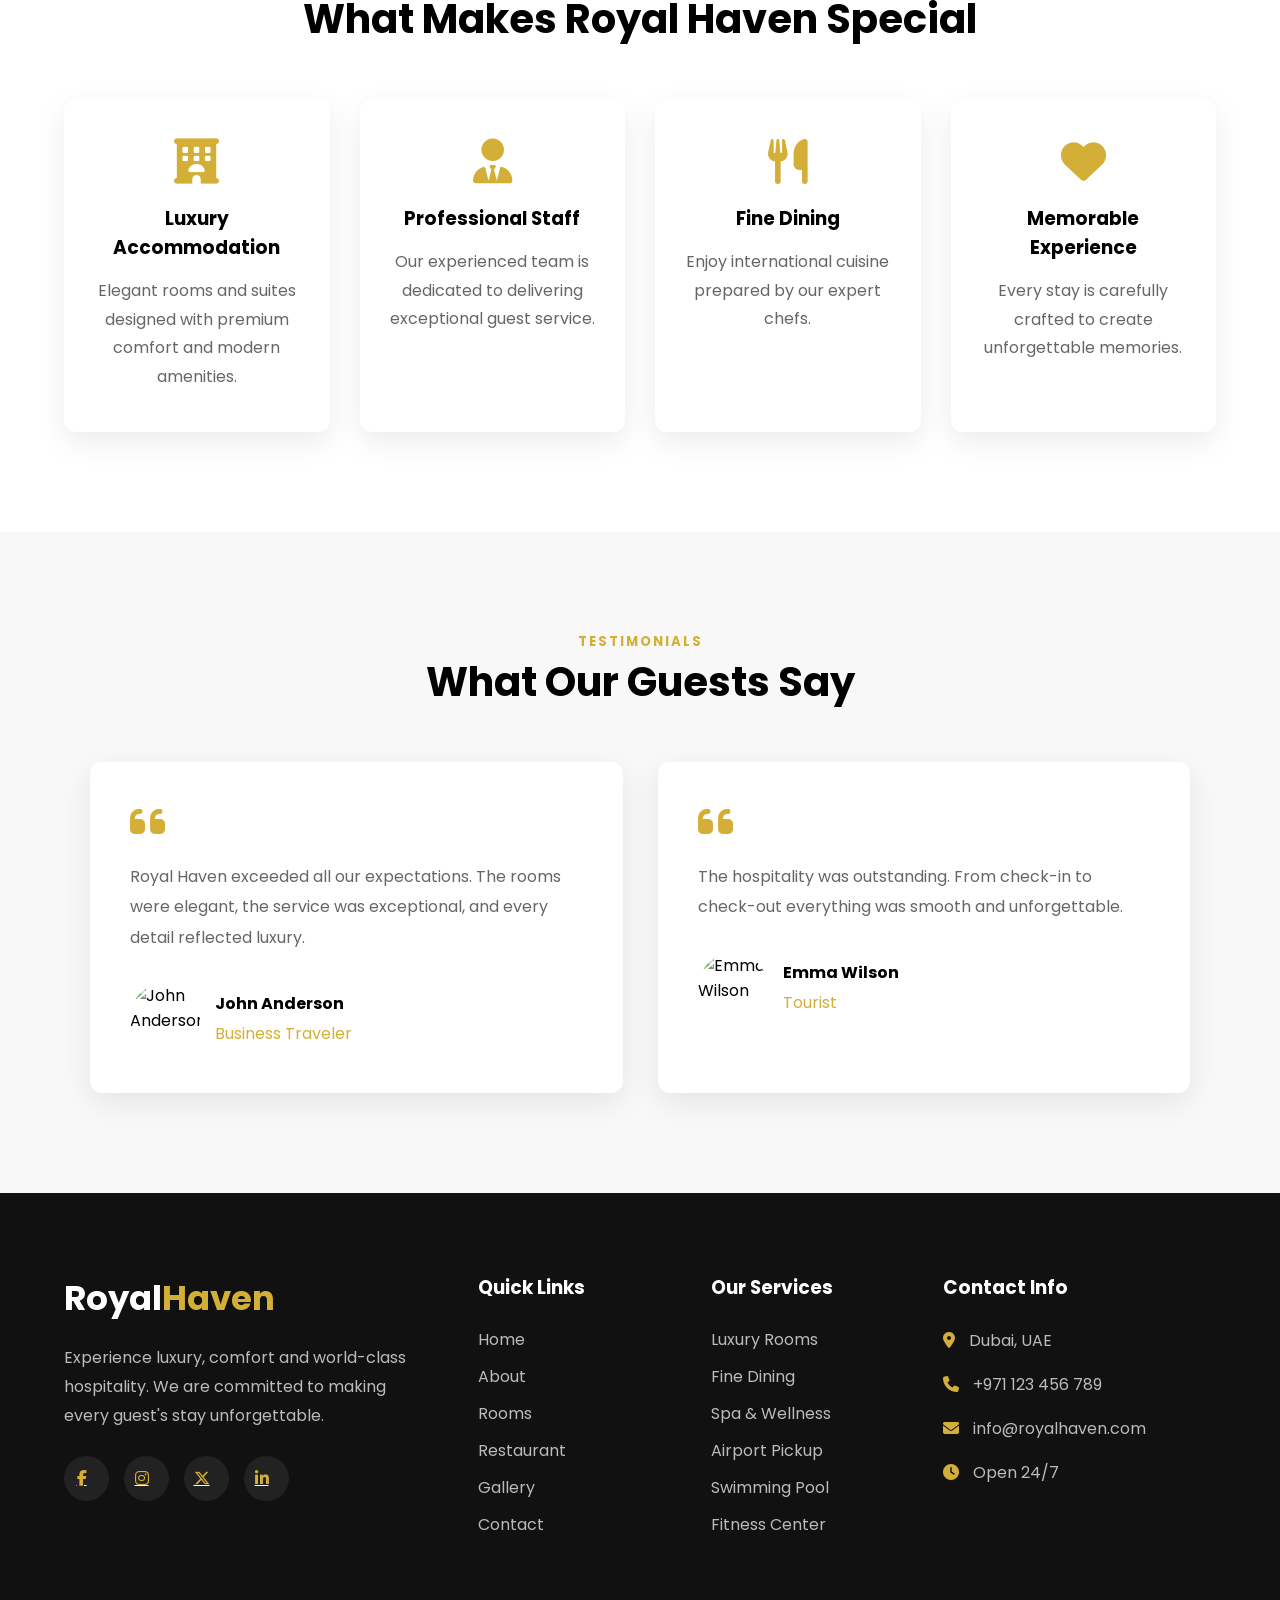
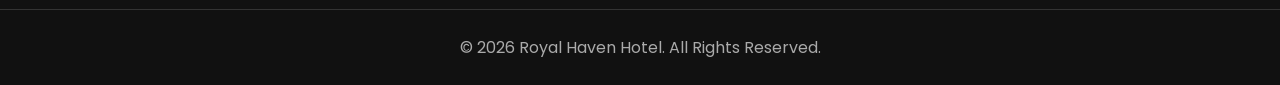
==== commit 8ea2eb90: "add resp. desg." ====
--- a/about.html
+++ b/about.html
@@ -34,7 +34,12 @@
             <li><a href="contact.html">Contact</a></li>
         </ul>
 
-        <a href="#" class="btn">Book Now</a>
+        <div class="nav-btn-container">
+            <div class="menu-toggle" id="mobile-menu">
+                <i class="fa-solid fa-bars"></i>
+            </div>
+            <a href="#" class="btn">Book Now</a>
+        </div>
 
     </nav>
 </header>
@@ -393,7 +398,7 @@
 
             <div class="guest-info">
 
-                <img src="images/guest1.jpg" alt="Guest">
+                <img src="https://images.unsplash.com/photo-1507003211169-0a1dd7228f2d?w=150&auto=format&fit=crop&q=80" alt="John Anderson">
 
                 <div>
 
@@ -419,7 +424,7 @@
 
             <div class="guest-info">
 
-                <img src="images/guest2.jpg" alt="Guest">
+                <img src="https://images.unsplash.com/photo-1494790108377-be9c29b29330?w=150&auto=format&fit=crop&q=80" alt="Emma Wilson">
 
                 <div>
 
@@ -548,5 +553,7 @@
     </div>
 
 </footer>
+
+    <script src="js/script.js" defer></script>
 </body>
 </html>
--- a/css/about.css
+++ b/css/about.css
@@ -528,4 +528,124 @@
 
     color:#d4af37;
 
+}
+
+
+/* Responsive Styles for About Page (768px Media Query) */
+@media (max-width: 768px){
+
+    .about-hero{
+        height: 45vh;
+        padding-top: 60px;
+    }
+
+    .about-hero-content h1{
+        font-size: 34px;
+        margin-bottom: 10px;
+    }
+
+    .breadcrumb a,
+    .breadcrumb span{
+        font-size: 16px;
+    }
+
+    .our-story{
+        padding: 50px 0;
+    }
+
+    .story-container{
+        grid-template-columns: 1fr;
+        gap: 30px;
+    }
+
+    .story-image img{
+        height: 300px;
+    }
+
+    .story-content{
+        text-align: center;
+    }
+
+    .story-content h2{
+        font-size: 28px;
+        margin-bottom: 15px;
+    }
+
+    .story-features{
+        justify-content: center;
+        gap: 25px;
+        margin: 25px 0;
+    }
+
+    .story-features h3{
+        font-size: 26px;
+    }
+
+    .mission-vision{
+        padding: 50px 0;
+    }
+
+    .mv-container{
+        grid-template-columns: 1fr;
+        gap: 20px;
+    }
+
+    .mv-card{
+        padding: 30px 20px;
+    }
+
+    .mv-card h2{
+        font-size: 24px;
+    }
+
+    .team{
+        padding: 50px 0;
+    }
+
+    .team-container{
+        grid-template-columns: repeat(2, 1fr);
+        gap: 20px;
+    }
+
+    .team-card img{
+        height: 240px;
+    }
+
+    .awards{
+        padding: 50px 0;
+    }
+
+    .awards-container{
+        grid-template-columns: 1fr;
+        gap: 20px;
+    }
+
+    .why-about{
+        padding: 50px 0;
+    }
+
+    .why-about-container{
+        grid-template-columns: repeat(2, 1fr);
+        gap: 20px;
+    }
+
+    .about-testimonials{
+        padding: 50px 0;
+    }
+
+    .about-testimonial-container{
+        grid-template-columns: 1fr;
+        gap: 20px;
+    }
+
+    .about-testimonial-card{
+        padding: 25px;
+    }
+}
+
+@media (max-width: 576px){
+    .team-container,
+    .why-about-container{
+        grid-template-columns: 1fr;
+    }
 }
--- a/css/style.css
+++ b/css/style.css
@@ -6,8 +6,16 @@
 }
 
 
+html, body{
+    overflow-x: hidden;
+}
+
 body{
     background:#fff;
+}
+
+img{
+    max-width:100%;
 }
 
 
@@ -24,6 +32,7 @@
     width:90%;
     margin:auto;
     padding:25px 0;
+    position:relative;
 
     display:flex;
     justify-content:space-between;
@@ -54,6 +63,33 @@
     text-decoration:none;
     color:white;
     font-size:15px;
+    transition:color 0.3s ease;
+}
+
+
+.nav-links a:hover{
+    color:#d4af37;
+}
+
+
+.nav-btn-container{
+    display:flex;
+    align-items:center;
+    gap:20px;
+}
+
+
+.menu-toggle{
+    display:none;
+    font-size:24px;
+    color:white;
+    cursor:pointer;
+    transition:color 0.3s ease;
+}
+
+
+.menu-toggle:hover{
+    color:#d4af37;
 }
 
 
@@ -63,6 +99,12 @@
     padding:12px 28px;
     border-radius:5px;
     text-decoration:none;
+    transition:background 0.3s ease;
+}
+
+
+.btn:hover{
+    background:#b89528;
 }
 
 
@@ -1035,4 +1077,307 @@
 
     color:#aaa;
 
+}
+
+
+/* Responsive Styles for Navbar and All Sections (768px Media Query) */
+@media (max-width: 768px){
+
+    .navbar{
+        padding: 20px 0;
+    }
+
+    .logo{
+        font-size: 24px;
+    }
+
+    .menu-toggle{
+        display: block;
+    }
+
+    .nav-links{
+        position: absolute;
+        top: 100%;
+        left: 0;
+        width: 100%;
+        background: rgba(18, 18, 18, 0.96);
+        backdrop-filter: blur(10px);
+        -webkit-backdrop-filter: blur(10px);
+        flex-direction: column;
+        align-items: center;
+        padding: 25px 0;
+        gap: 18px;
+        border-radius: 0 0 10px 10px;
+        border-bottom: 2px solid #d4af37;
+        box-shadow: 0 10px 25px rgba(0, 0, 0, 0.5);
+        display: none;
+        z-index: 999;
+    }
+
+    .nav-links.active{
+        display: flex;
+    }
+
+    .nav-links li{
+        width: 100%;
+        text-align: center;
+    }
+
+    .nav-links a{
+        display: block;
+        padding: 8px 0;
+        font-size: 16px;
+        font-weight: 500;
+    }
+
+    .btn{
+        padding: 8px 16px;
+        font-size: 13px;
+    }
+
+    /* Hero Section */
+    .hero{
+        height: auto;
+        min-height: 85vh;
+        padding: 120px 0 60px;
+    }
+
+    .hero-content{
+        text-align: center;
+    }
+
+    .hero-content h1{
+        font-size: 34px;
+        line-height: 1.3;
+    }
+
+    .hero-content p{
+        font-size: 15px;
+        margin: 15px auto 25px;
+    }
+
+    .hero-buttons{
+        flex-direction: column;
+        gap: 12px;
+        align-items: center;
+    }
+
+    .hero-buttons .btn,
+    .hero-buttons .outline-btn{
+        width: 100%;
+        max-width: 280px;
+        text-align: center;
+    }
+
+    /* About Section */
+    .about{
+        padding: 50px 0;
+    }
+
+    .about-container{
+        grid-template-columns: 1fr;
+        gap: 30px;
+    }
+
+    .about-image img{
+        height: 300px;
+    }
+
+    .about-content{
+        text-align: center;
+    }
+
+    .about-content h2{
+        font-size: 28px;
+        line-height: 1.3;
+    }
+
+    .features{
+        flex-wrap: wrap;
+        justify-content: center;
+        gap: 20px;
+    }
+
+    /* Rooms Section */
+    .rooms{
+        padding: 50px 0;
+    }
+
+    .rooms-container,
+    .room-grid{
+        grid-template-columns: 1fr;
+        gap: 25px;
+    }
+
+    .room-card img{
+        height: 220px;
+    }
+
+    .section-title h2{
+        font-size: 28px;
+    }
+
+    /* Restaurant Section */
+    .restaurant{
+        padding: 50px 0;
+    }
+
+    .restaurant-container{
+        grid-template-columns: 1fr;
+        gap: 30px;
+    }
+
+    .restaurant-image img{
+        height: 280px;
+    }
+
+    .restaurant-content{
+        text-align: center;
+    }
+
+    .restaurant-content h2{
+        font-size: 28px;
+    }
+
+    /* Gallery Section */
+    .gallery{
+        padding: 50px 0;
+    }
+
+    .gallery-container,
+    .gallery-grid{
+        grid-template-columns: 1fr;
+        gap: 20px;
+    }
+
+    .gallery-item,
+    .gallery-card{
+        height: 250px;
+    }
+
+    .gallery-item img,
+    .gallery-card img{
+        width: 100%;
+        height: 100%;
+        object-fit: cover;
+    }
+
+    /* Booking Section */
+    .booking{
+        padding: 50px 0;
+    }
+
+    .booking-container{
+        grid-template-columns: 1fr;
+        gap: 30px;
+    }
+
+    .booking-form{
+        padding: 25px 20px;
+    }
+
+    /* Testimonials Section */
+    .testimonials{
+        padding: 50px 0;
+    }
+
+    .testimonial-container,
+    .testimonials-container,
+    .testimonials-grid{
+        grid-template-columns: 1fr;
+        gap: 20px;
+    }
+
+    .testimonial-card{
+        width: 100%;
+        padding: 25px 20px;
+    }
+
+    .guest img{
+        width: 55px;
+        height: 55px;
+        min-width: 55px;
+        border-radius: 50%;
+        object-fit: cover;
+        border: 2px solid #d4af37;
+    }
+
+    /* Facilities Section */
+    .facilities{
+        padding: 50px 0;
+    }
+
+    .facilities-container{
+        grid-template-columns: repeat(2, 1fr);
+        gap: 15px;
+    }
+
+    /* Statistics Section */
+    .stats{
+        padding: 40px 0;
+    }
+
+    .stats-container{
+        grid-template-columns: repeat(2, 1fr);
+        gap: 20px;
+    }
+
+    /* Why Choose Us */
+    .why{
+        padding: 50px 0;
+    }
+
+    .why-container{
+        grid-template-columns: 1fr;
+        gap: 20px;
+    }
+
+    /* Newsletter */
+    .newsletter{
+        padding: 40px 0;
+    }
+
+    .newsletter-container{
+        width: 90%;
+        text-align: center;
+    }
+
+    .newsletter-form{
+        flex-direction: column;
+        width: 100%;
+        gap: 10px;
+    }
+
+    .newsletter-form input,
+    .newsletter-form button{
+        width: 100%;
+        border-radius: 5px;
+    }
+
+    /* Footer */
+    .footer{
+        padding: 50px 0 0;
+    }
+
+    .footer-container{
+        grid-template-columns: 1fr;
+        gap: 35px;
+        text-align: center;
+    }
+
+    .social-icons{
+        justify-content: center;
+    }
+
+    .footer-bottom{
+        margin-top: 40px;
+        padding: 20px 0;
+    }
+}
+
+@media (max-width: 576px){
+    .facilities-container,
+    .stats-container{
+        grid-template-columns: 1fr;
+    }
 }
